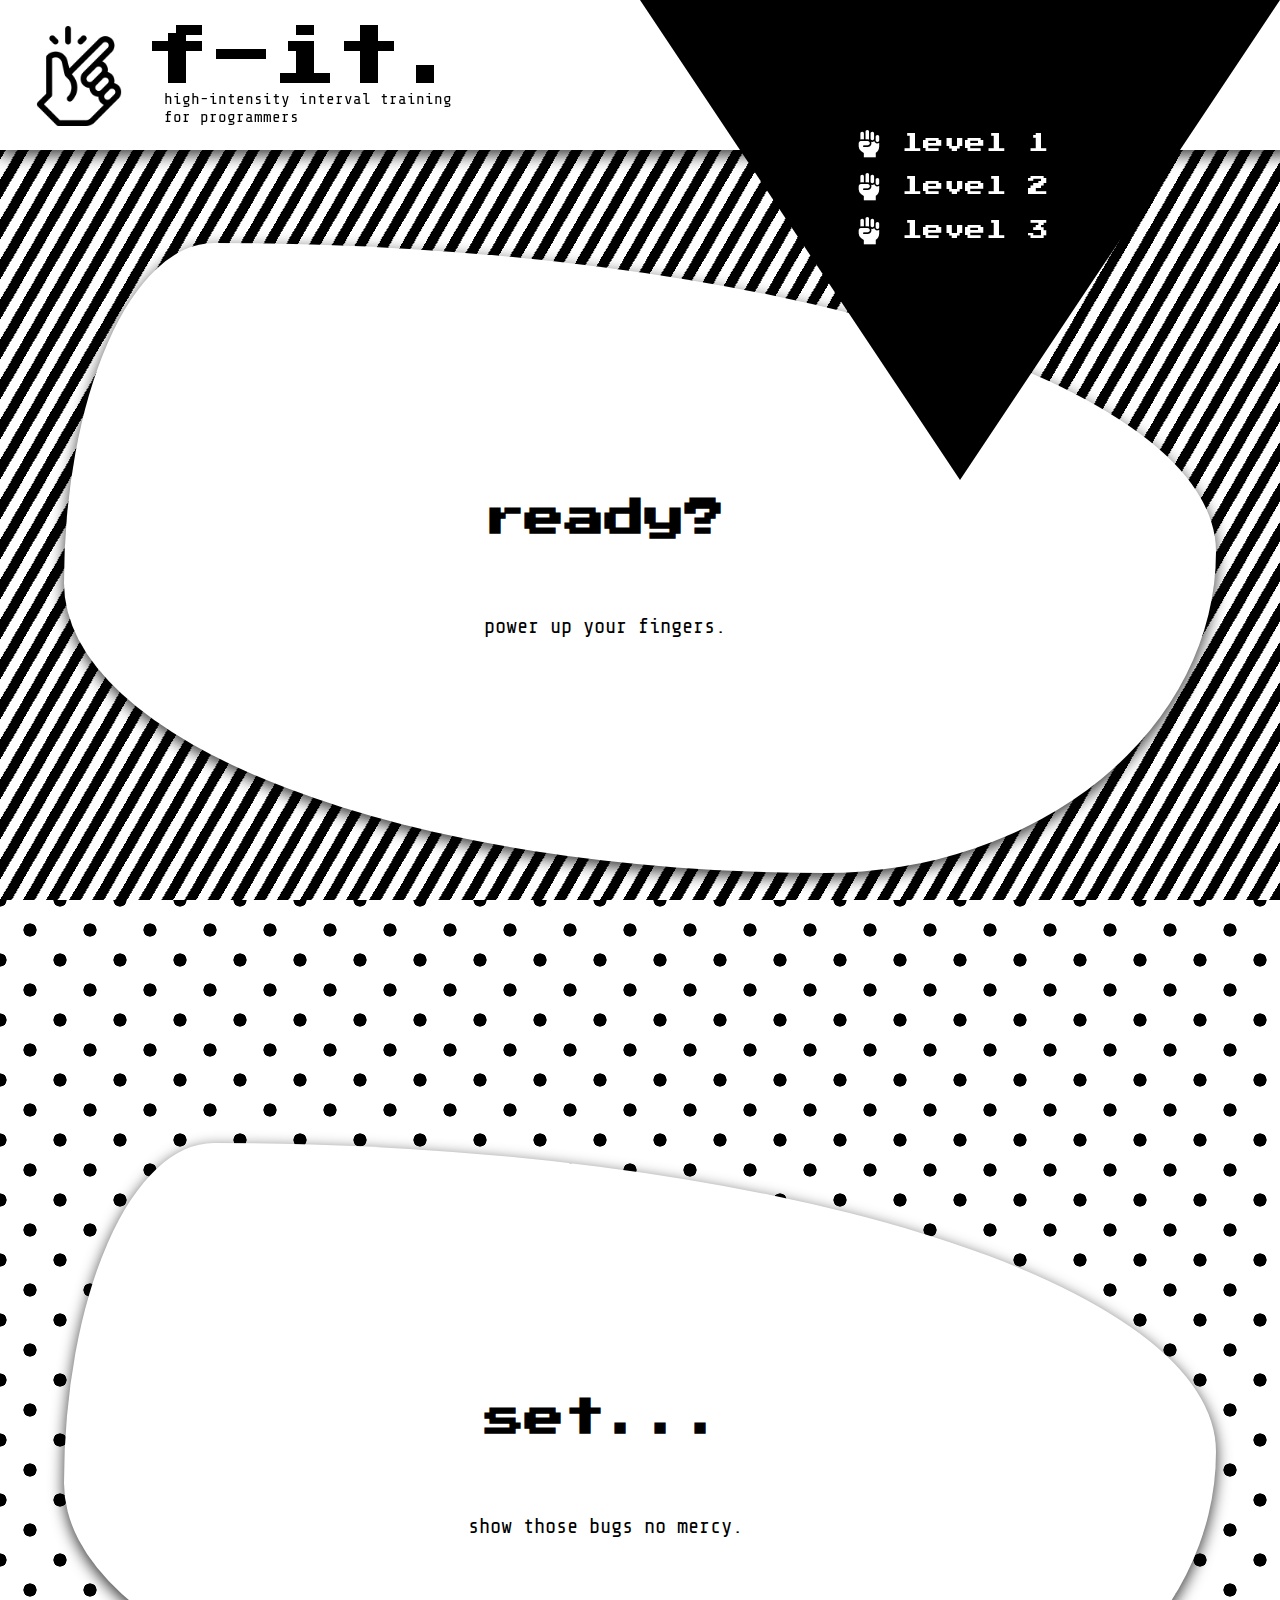
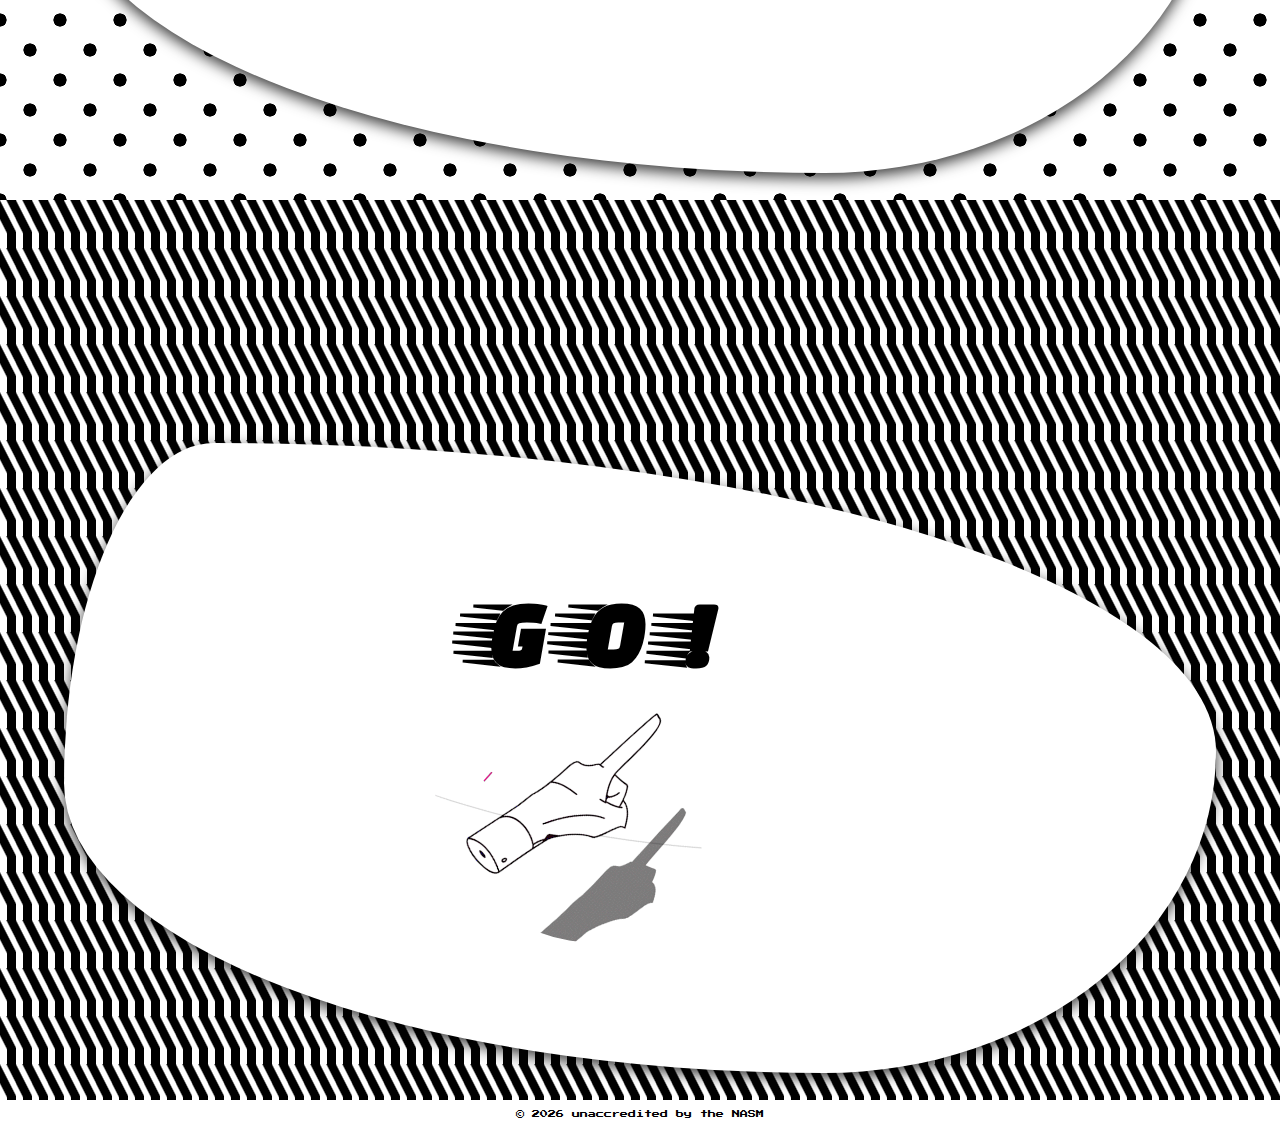
==== index.html @ c3d86fca "first commit" ====
<!DOCTYPE html>
<html lang="en">

<head>
    <meta charset="UTF-8">
    <meta http-equiv="X-UA-Compatible" content="IE=edge">
    <meta name="viewport" content="width=device-width, initial-scale=1.0">

    <!-- google fonts -->
    <link rel="preconnect" href="https://fonts.googleapis.com">
    <link rel="preconnect" href="https://fonts.gstatic.com" crossorigin>
    <link href="https://fonts.googleapis.com/css2?family=Press+Start+2P&display=swap" rel="stylesheet">
    <link href="https://fonts.googleapis.com/css2?family=Faster+One&display=swap" rel="stylesheet">
    <link href="https://fonts.googleapis.com/css2?family=Share+Tech+Mono&display=swap" rel="stylesheet">

    <!-- font awesome -->
    <link rel="stylesheet" href="https://cdnjs.cloudflare.com/ajax/libs/font-awesome/6.0.0-beta2/css/all.min.css">

    <!-- custom stylesheet -->
    <link rel="stylesheet" href="/stylesheets/styles.css">
    <link rel="stylesheet" href="/stylesheets/index.css">

    <!-- favicon -->
    <link rel="icon" href="/assets/logo32.png">

    <title>f-it.</title>
</head>

<body>
    <!-- swirl animation -->
    <div class="swirl"></div>

    <!-- header -->
    <header class="heading-container">
        <img src="/assets/logo256.png" alt="logo">
        <span class="heading-text">
            <h1>f-it.</h1>
            <small>high-intensity interval training <br>for programmers</small>
        </span>
    </header>

    <!-- nav -->
    <nav class="nav-container">
        <div class="triangle">

            <ul class="nav-link-container">
                <li class="link-list-item">
                    <a href="/level1.html">
                        <i class="fas fa-fist-raised"></i>
                        level 1
                    </a>
                </li>
                <li class="link-list-item">
                    <a href="/level2.html">
                        <i class="fas fa-fist-raised"></i>
                        level 2
                    </a>
                </li>
                <li class="link-list-item">
                    <a href="/level3.html">
                        <i class="fas fa-fist-raised"></i>
                        level 3
                        <a>
                </li>
            </ul>
        </div>
    </nav>

    <!-- main content -->
    <div class="pattern-bg stripes">
        <div class="content-blob">
            <div class="content-div">
                <h3>ready?</h3>
                <p>power up your fingers.</p>
            </div>
        </div>
    </div>

    <div class="pattern-bg polka-dots">
        <div class="content-blob">
            <div class="content-div">
                <h3>set...</h3>
                <p>show those bugs no mercy.</p>
            </div>
        </div>
    </div>

    <div class="pattern-bg zig-zag">
        <div class="content-blob">
            <div class="content-div">
                <h3 class="fast">GO!</h3>
                <img src="/assets/power-finger.gif" alt="power finger">
            </div>
        </div>
    </div>

    <!-- footer -->
    <footer class="footer"></footer>

    <!-- custom script -->
    <script src="/scripts/yellow.js"></script>
    <script>
        // show swirl animation when page loads
        const background = document.querySelector('.swirl');
        window.onload = () => {
            background.style.opacity = 0;
            background.style.transform = 'scale(8) rotate(180deg)';
        }
    </script>
    <script src="/scripts/copyright.js"></script>

</body>

</html>
---- stylesheets/styles.css ----
body {
    position: relative;
    font-family: 'Press Start 2P', monospace;
    margin: 0;
    padding: 0;
    box-sizing: border-box;
}

/* --------------header------------ */

.heading-container {
    display: flex;
    justify-content: flex-start;
    align-items: center;
    background-color: #fff;
    position: fixed;
    width: 100%;
    top: 0;
    left: 0;
    padding: 1.6rem 0 1.5rem .8rem;
    box-shadow: 0 5px 15px rgba(0, 0, 0, 0.8);
    z-index: 10;
}

.heading-container.yellow {
    background-color: yellow;
}

.heading-container img {
    width: 100px;
    height: 100px;
    margin: 0 1rem;
    cursor: pointer;
}

.heading-container img:active {
    transform: scale(.9);
}

.heading-text {
    display: flex;
    flex-direction: column;
}

.heading-text h1 {
    margin: 0;
    padding: 0;
    font-size: 4rem;
    font-weight: bold;
}

.heading-text small {
    margin: 0;
    padding: 0;
    padding-left: 1.2rem;
    font-size: 1rem;
    text-align: left;
    font-family: 'Share Tech Mono', monospace;
}

/* ------------ nav triangle ----------- */

.nav-container {
    position: fixed;
    top: 0;
    right: 0;
    z-index: 100;
}

/* .nav-link-container>.link-list-item.home {
    display: none;
} */

.triangle {
    width: 0;
    height: 0;
    border-style: solid;
    border-width: 30rem 20rem 0 20rem;
    border-color: #000 transparent transparent transparent;
}

.triangle .nav-link-container {
    position: absolute;
    display: flex;
    flex-direction: column;
    top: 34%;
    right: 18%;
    transform: translate(-50%, -50%);
    list-style-type: none;
}

.triangle li {
    margin-top: 1rem;
    text-align: center;
}

.triangle a {
    color: #fff;
    font-size: 1.3rem;
    text-decoration: none;
}

.triangle a:hover {
    color: yellow;
}

.triangle .fa-fist-raised {
    font-size: 1.7rem;
}

.triangle li:active {
    transform: scale(.9);
}

/* ----------- main content ------------ */

.pattern-bg {
    display: flex;
    justify-content: center;
    align-items: center;
    width: 100%;
    height: 100vh;
}

/* https://stripesgenerator.com/ */
.pattern-bg.stripes {
    background-image: linear-gradient(120deg, #fff 25%, #000 25%, #000 50%, #fff 50%, #fff 75%, #000 75%, #000 100%);
    background-size: 23.09px 40.00px;
}

.pattern-bg.stripes.yellow {
    background-image: linear-gradient(120deg, yellow 25%, #000 25%, #000 50%, #fff 50%, #fff 75%, #000 75%, #000 100%);
    background-size: 23.09px 40.00px;
}

/* pattern from: https://projects.verou.me/css3patterns/#polka-dot */
.pattern-bg.polka-dots {
    background-color: #fff;
    background-image: radial-gradient(#000 15%, transparent 16%),
        radial-gradient(#000 15%, transparent 16%);
    background-size: 60px 60px;
    background-position: 0 0, 30px 30px;
}

.pattern-bg.polka-dots.yellow {
    background-image: radial-gradient(yellow 15%, transparent 16%),
        radial-gradient(#000 15%, transparent 16%);
}

/* pattern from: https://projects.verou.me/css3patterns/#stairs */
.pattern-bg.zig-zag {
    background:
        linear-gradient(63deg, #000 23%, transparent 23%) 7px 0,
        linear-gradient(63deg, transparent 74%, #000 78%),
        linear-gradient(63deg, transparent 34%, #000 38%, #000 58%, transparent 62%),
        #fff;
    background-size: 16px 48px;
}

.pattern-bg.zig-zag.yellow {
    background:
        linear-gradient(63deg, #000 23%, transparent 23%) 7px 0,
        linear-gradient(63deg, transparent 74%, #000 78%),
        linear-gradient(63deg, transparent 34%, #000 38%, yellow 58%, transparent 62%),
        #fff;
    background-size: 16px 48px;
}

.content-blob {
    position: relative;
    bottom: -12%;
    background-color: #fff;
    min-width: 320px;
    width: 90%;
    height: 70%;
    margin: 0 auto;
    border-radius: 13% 87% 34% 66% / 54% 49% 51% 46%;
    box-shadow: 0 5px 15px rgba(0, 0, 0, 0.8);
    z-index: 1;
}

.content-blob.yellow {
    background-color: yellow;
}

.content-div {
    position: absolute;
    display: flex;
    align-items: center;
    justify-content: space-between;
    flex-direction: column;
    top: 50%;
    left: 47%;
    transform: translate(-50%, -50%);
    min-width: 300px;
}

.content-div h3 {
    font-size: 2.5rem;
}

.content-div h3.fast {
    font-size: 6rem;
    font-family: 'Faster One', monospace;
    letter-spacing: 1.3rem;
}

.content-div p {
    padding-top: 1rem;
    text-align: center;
    font-family: 'Share Tech Mono', monospace;
    font-size: 1.3rem;
}

.content-div img[alt="power finger"] {
    width: 65%;
    transform: scaleX(-1) rotate(20deg) translateY(-5rem);
    border-radius: 86% 14% 72% 28% / 22% 38% 62% 78%;
}

.content-blob.yellow .content-div img[alt="power finger"] {
    display: none;
}

/* ---------------- footer --------------- */
.footer {
    padding: .6rem 0;
    font-size: .5rem;
    text-align: center;
}

.footer.yellow {
    background-color: yellow;
}

/* ------------- media queries ------------- */
@media (max-width: 1060px) {
    .triangle {
        border-width: 30rem 10rem 0 10rem;
    }

    .triangle .nav-link-container {
        top: 25%;
        right: 0;
    }

    .triangle a {
        font-size: 1rem;
    }

    .triangle .fa-fist-raised {
        font-size: 1.2rem;
    }
}

@media (max-width: 810px) {
    .heading-container {
        padding: 2rem 0 2rem 1rem;
    }

    .heading-container img {
        width: 60px;
        height: 60px;
        margin-left: 0;
    }

    .heading-text {
        display: none;
    }

    .content-blob {
        bottom: -9%;
    }
}

@media (max-width: 650px) {
    .triangle {
        border-width: 18rem 10rem 0 10rem;
    }

    .triangle .nav-link-container {
        top: 28%;
        right: 3%;
    }

    .triangle a {
        font-size: .9rem;
    }

    .triangle .fa-fist-raised {
        font-size: 1.1rem;
    }

    .content-div img[alt="power finger"] {
        transform: rotate(80deg) translateY(-10deg);
    }
}

@media (max-width: 450px) {
    .triangle {
        border-width: 16rem 8rem 0 8rem;
    }

    .triangle .nav-link-container {
        top: 26%;
        right: -2%;
    }

    .triangle .nav-link-container-home {
        top: 20%;
    }

    .triangle a {
        font-size: .8rem;
    }

    .triangle .fa-fist-raised {
        font-size: 1rem;
    }

    .content-div h3 {
        font-size: 2rem;
    }

    .content-div h3.fast {
        font-size: 4rem;
        letter-spacing: 1rem;
    }

    .content-div img[alt="power finger"] {
        transform: rotate(60deg);
    }

}
---- stylesheets/index.css ----
.swirl {
    position: fixed;
    top: 0;
    left: 0;
    height: 100vh;
    width: 100%;
    background-color: #fff;
    background-image: url(/assets/binary_swirl.png);
    background-size: cover;
    background-repeat: no-repeat;
    background-position: center;
    opacity: 1;
    transition: opacity 2s ease-out, transform 2s ease-out;
    z-index: 200;
    pointer-events: none;
}

.heading-container img {
    cursor: default;
}

.heading-container img:active {
    transform: scale(1);
}
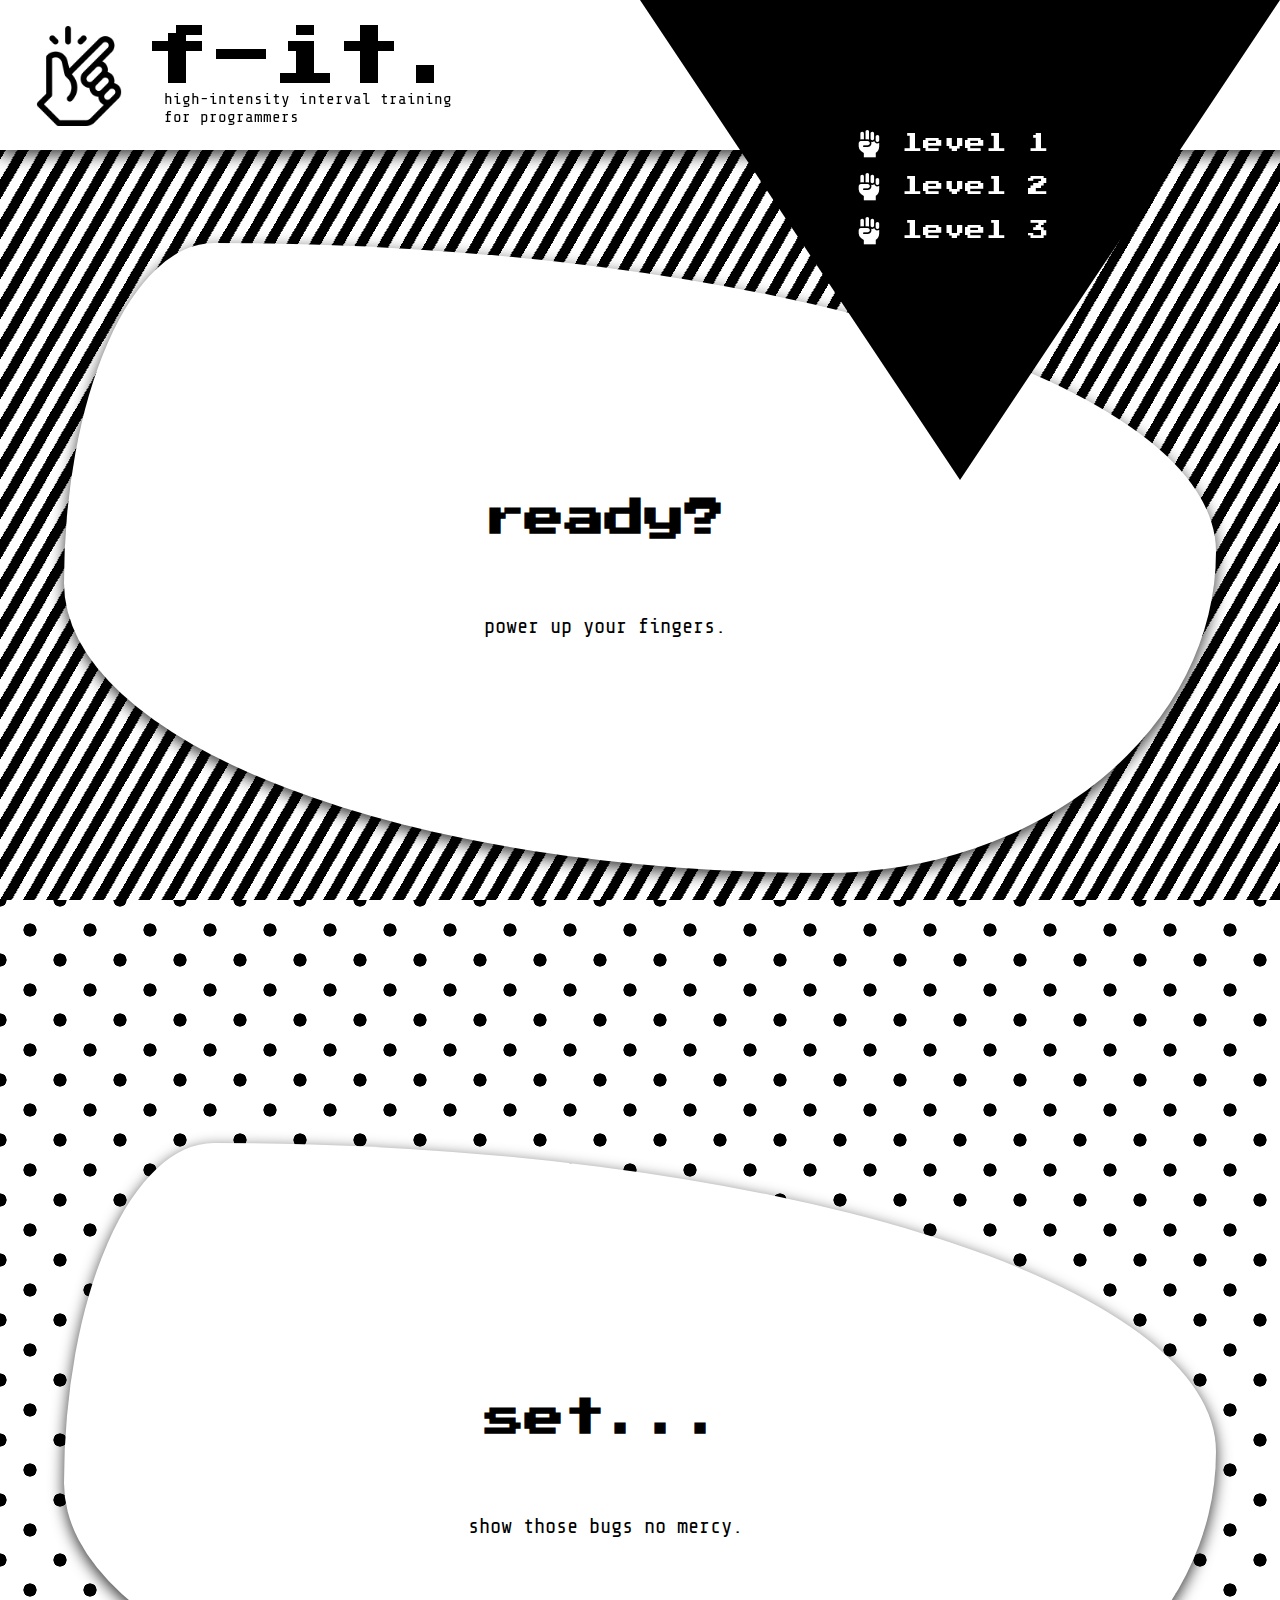
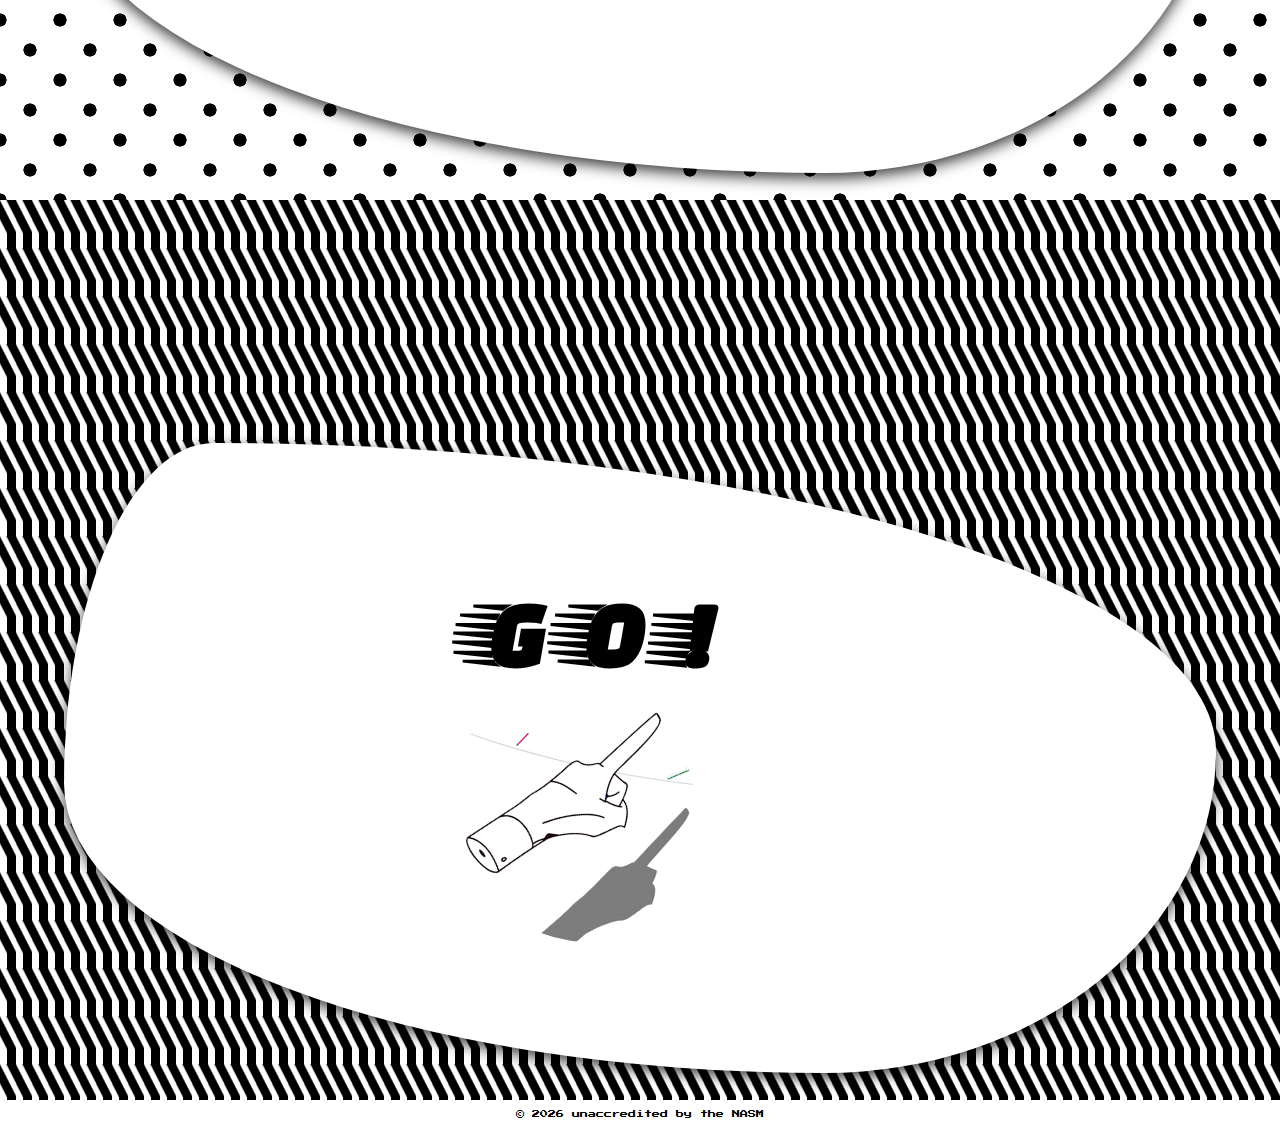
==== commit f496bea1: "moved index.html's swirl animation inline script into its own file, swirl.js & updated README" ====
--- a/index.html
+++ b/index.html
@@ -97,16 +97,9 @@
     <!-- footer -->
     <footer class="footer"></footer>
 
-    <!-- custom script -->
+    <!-- custom scripts -->
+    <script src="/scripts/swirl.js"></script>
     <script src="/scripts/yellow.js"></script>
-    <script>
-        // show swirl animation when page loads
-        const background = document.querySelector('.swirl');
-        window.onload = () => {
-            background.style.opacity = 0;
-            background.style.transform = 'scale(8) rotate(180deg)';
-        }
-    </script>
     <script src="/scripts/copyright.js"></script>
 
 </body>
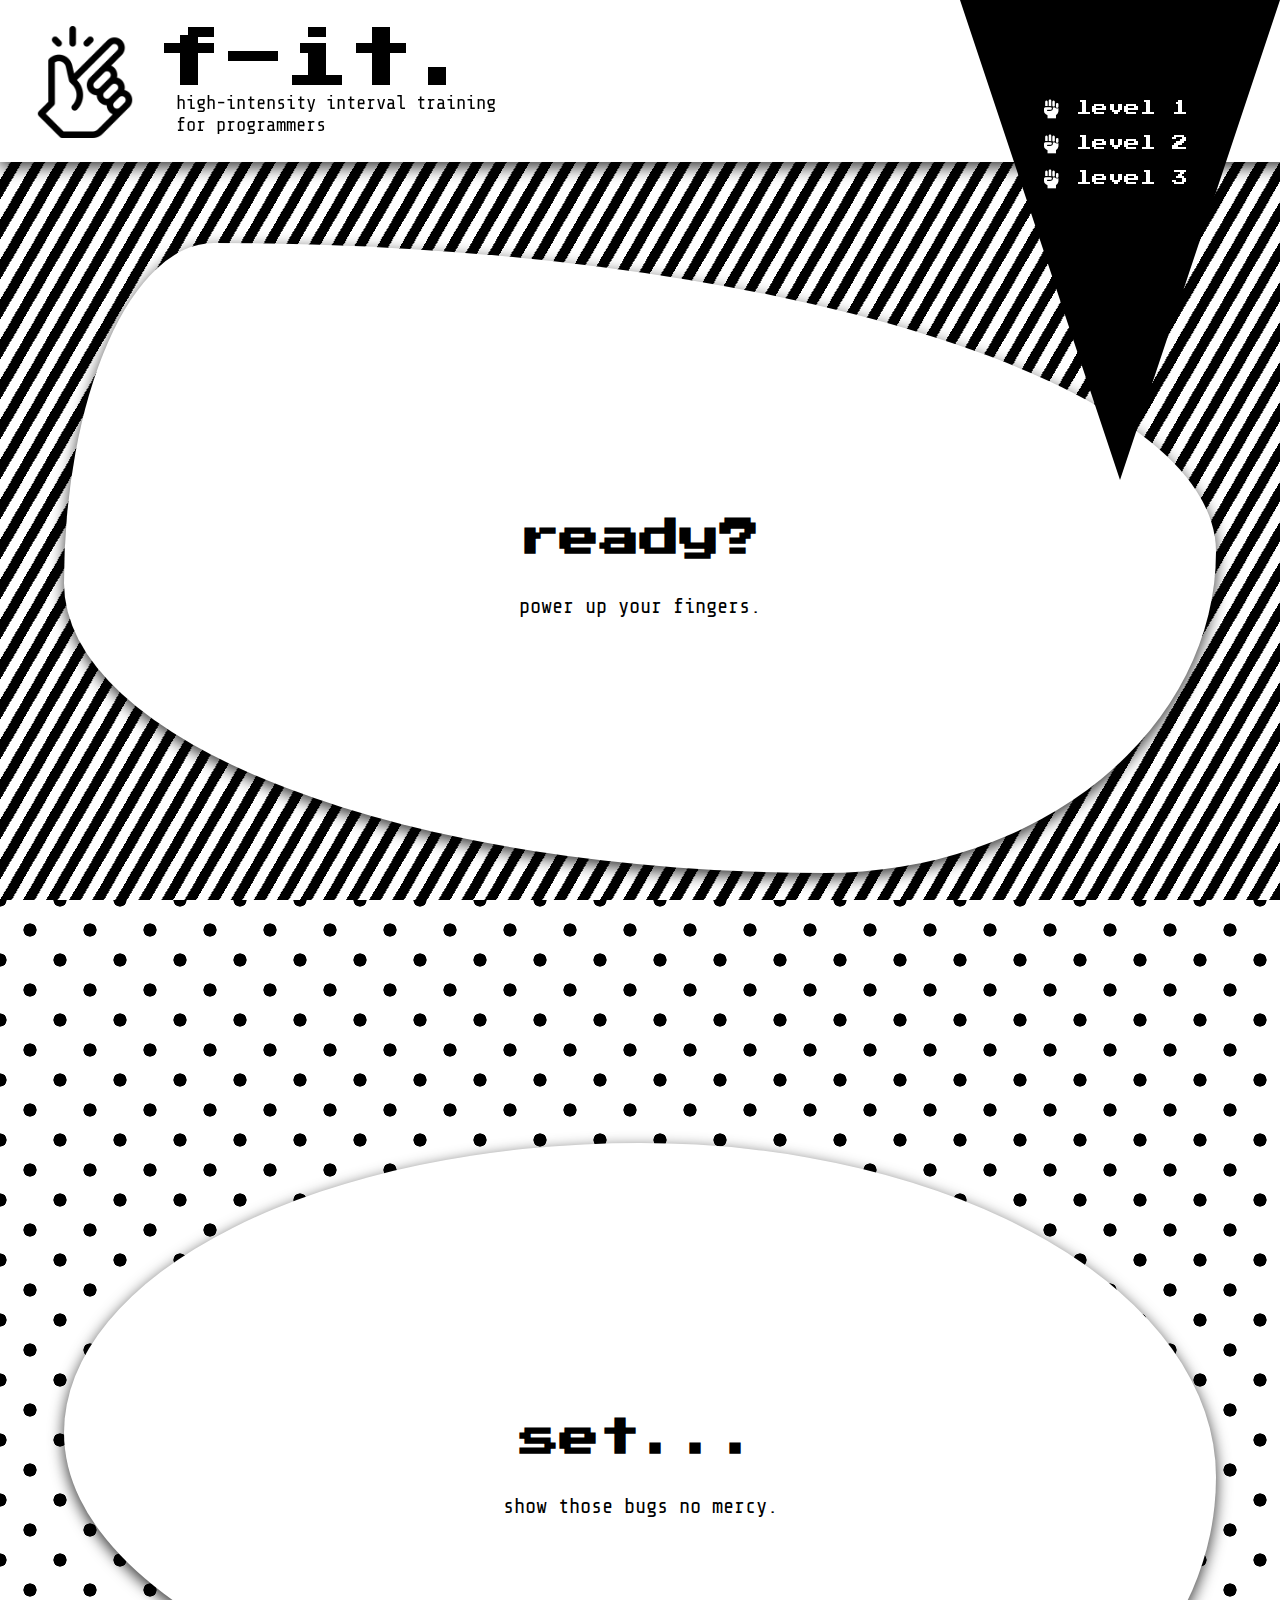
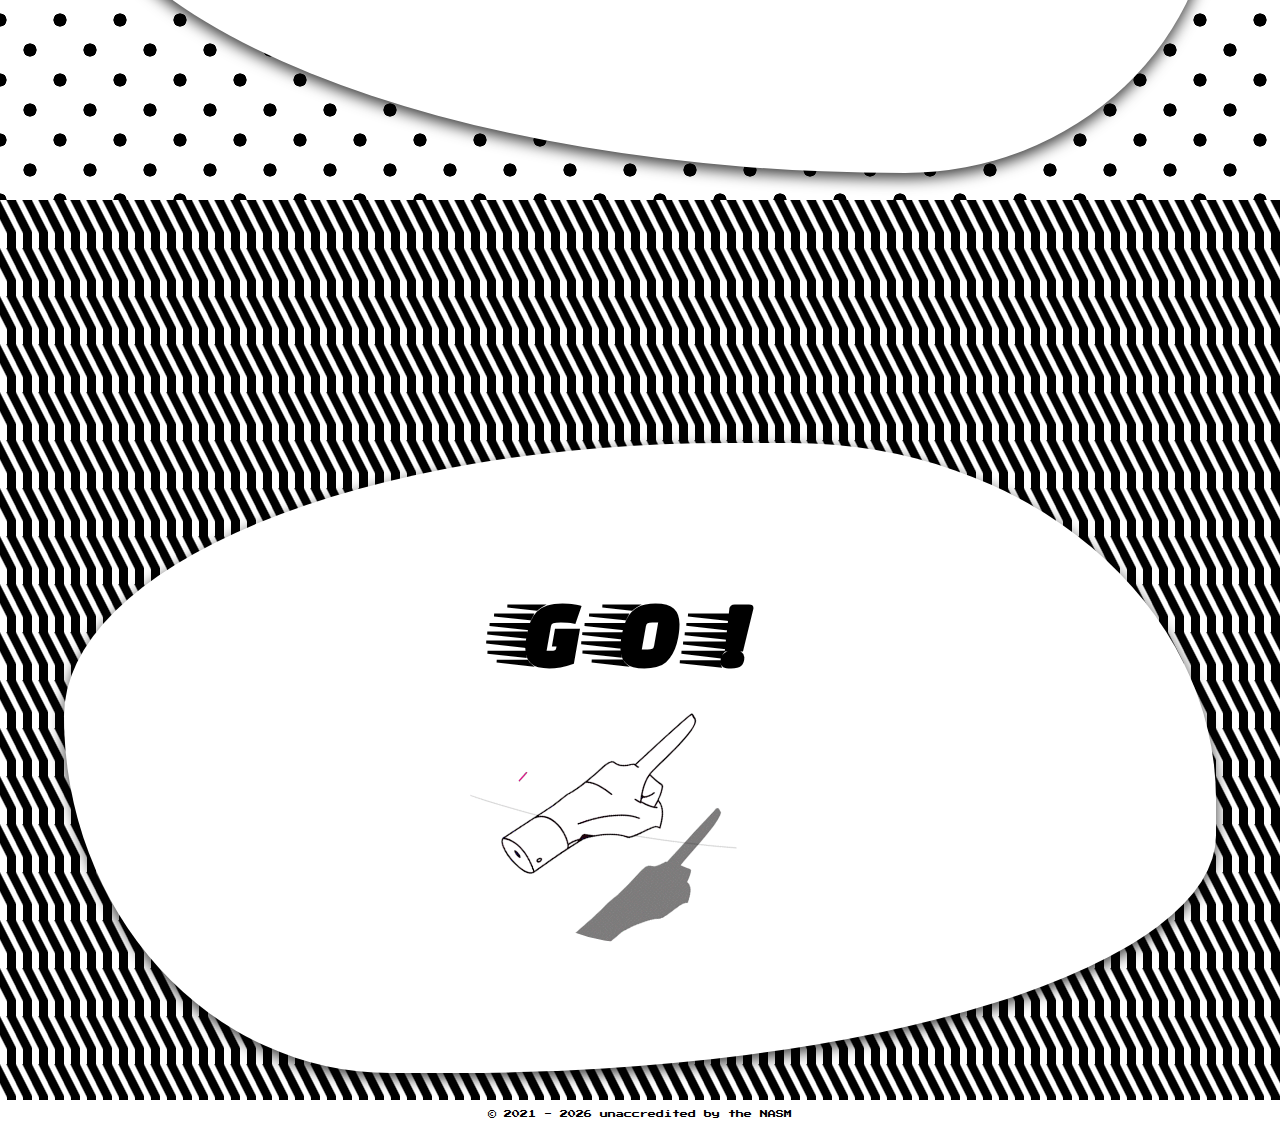
==== commit 19b560bd: "created three new blob classes--one for each of the three bg patterns--to vary the blob shapes" ====
--- a/index.html
+++ b/index.html
@@ -68,7 +68,7 @@
 
     <!-- main content -->
     <div class="pattern-bg stripes">
-        <div class="content-blob">
+        <div class="content-blob blob1">
             <div class="content-div">
                 <h3>ready?</h3>
                 <p>power up your fingers.</p>
@@ -77,7 +77,7 @@
     </div>
 
     <div class="pattern-bg polka-dots">
-        <div class="content-blob">
+        <div class="content-blob blob2">
             <div class="content-div">
                 <h3>set...</h3>
                 <p>show those bugs no mercy.</p>
@@ -86,7 +86,7 @@
     </div>
 
     <div class="pattern-bg zig-zag">
-        <div class="content-blob">
+        <div class="content-blob blob3">
             <div class="content-div">
                 <h3 class="fast">GO!</h3>
                 <img src="/assets/power-finger.gif" alt="power finger">
--- a/stylesheets/styles.css
+++ b/stylesheets/styles.css
@@ -1,3 +1,7 @@
+:root {
+    font-size: 16px;
+}
+
 body {
     position: relative;
     font-family: 'Press Start 2P', monospace;
@@ -27,14 +31,23 @@
 }
 
 .heading-container img {
-    width: 100px;
-    height: 100px;
+    width: 7rem;
     margin: 0 1rem;
     cursor: pointer;
 }
 
-.heading-container img:active {
-    transform: scale(.9);
+.heading-container img.hand {
+    transform: scale(1);
+    transition: all 0.5s ease-in;
+}
+
+.heading-container img.hand:hover,
+.heading-container img.hand:focus {
+    transform: scale(0.9) rotate(-10deg);
+}
+
+.heading-container img.hand:active {
+    transform: scale(1.3) rotate(270deg);
 }
 
 .heading-text {
@@ -53,9 +66,14 @@
     margin: 0;
     padding: 0;
     padding-left: 1.2rem;
-    font-size: 1rem;
+    font-size: 1.2rem;
     text-align: left;
     font-family: 'Share Tech Mono', monospace;
+}
+
+.high-five-tooltip {
+    font-family: 'Share Tech Mono', monospace;
+    text-align: center;
 }
 
 /* ------------ nav triangle ----------- */
@@ -66,10 +84,6 @@
     right: 0;
     z-index: 100;
 }
-
-/* .nav-link-container>.link-list-item.home {
-    display: none;
-} */
 
 .triangle {
     width: 0;
@@ -89,7 +103,7 @@
     list-style-type: none;
 }
 
-.triangle li {
+.triangle .link-list-item {
     margin-top: 1rem;
     text-align: center;
 }
@@ -108,7 +122,7 @@
     font-size: 1.7rem;
 }
 
-.triangle li:active {
+.triangle .link-list-item:active {
     transform: scale(.9);
 }
 
@@ -174,9 +188,20 @@
     width: 90%;
     height: 70%;
     margin: 0 auto;
-    border-radius: 13% 87% 34% 66% / 54% 49% 51% 46%;
     box-shadow: 0 5px 15px rgba(0, 0, 0, 0.8);
     z-index: 1;
+}
+
+.content-blob.blob1 {
+    border-radius: 13% 87% 34% 66% / 54% 49% 51% 46%;
+}
+
+.content-blob.blob2 {
+    border-radius: 50% 50% 27% 73% / 46% 53% 47% 54%;
+}
+
+.content-blob.blob3 {
+    border-radius: 61% 39% 70% 30% / 46% 60% 40% 60%;
 }
 
 .content-blob.yellow {
@@ -190,9 +215,10 @@
     justify-content: space-between;
     flex-direction: column;
     top: 50%;
-    left: 47%;
+    left: 50%;
     transform: translate(-50%, -50%);
     min-width: 300px;
+    padding: 0 1em;
 }
 
 .content-div h3 {
@@ -234,7 +260,7 @@
 }
 
 /* ------------- media queries ------------- */
-@media (max-width: 1060px) {
+@media (max-width: 1300px) {
     .triangle {
         border-width: 30rem 10rem 0 10rem;
     }
@@ -253,14 +279,13 @@
     }
 }
 
-@media (max-width: 810px) {
+@media (max-width: 900px) {
     .heading-container {
         padding: 2rem 0 2rem 1rem;
     }
 
     .heading-container img {
-        width: 60px;
-        height: 60px;
+        width: 6rem;
         margin-left: 0;
     }
 
@@ -273,7 +298,7 @@
     }
 }
 
-@media (max-width: 650px) {
+@media (max-width: 850px) {
     .triangle {
         border-width: 18rem 10rem 0 10rem;
     }
@@ -297,6 +322,10 @@
 }
 
 @media (max-width: 450px) {
+    .heading-container img {
+        width: 4rem;
+    }
+
     .triangle {
         border-width: 16rem 8rem 0 8rem;
     }
@@ -330,5 +359,4 @@
     .content-div img[alt="power finger"] {
         transform: rotate(60deg);
     }
-
 }--- a/stylesheets/index.css
+++ b/stylesheets/index.css
@@ -22,3 +22,7 @@
 .heading-container img:active {
     transform: scale(1);
 }
+
+.content-blob .content-div h3:not(.fast) {
+    margin-bottom: 0;
+}